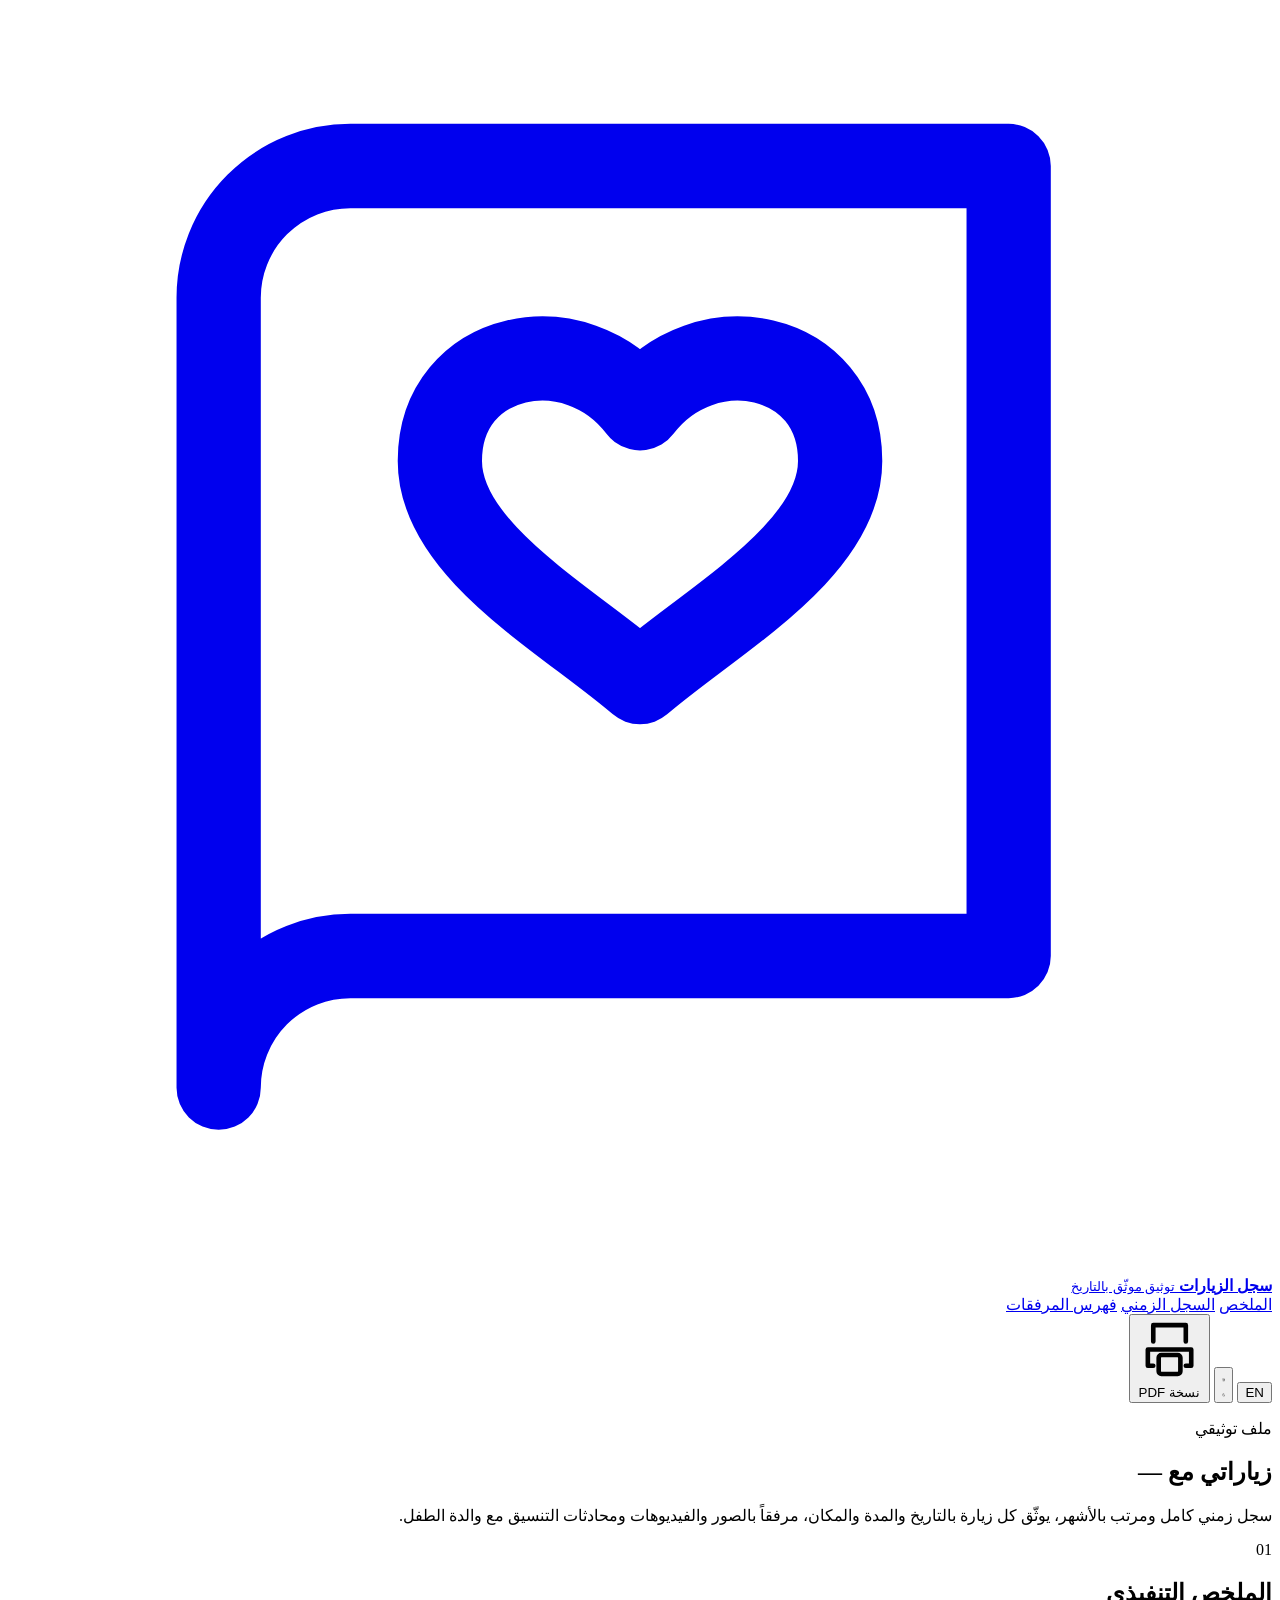
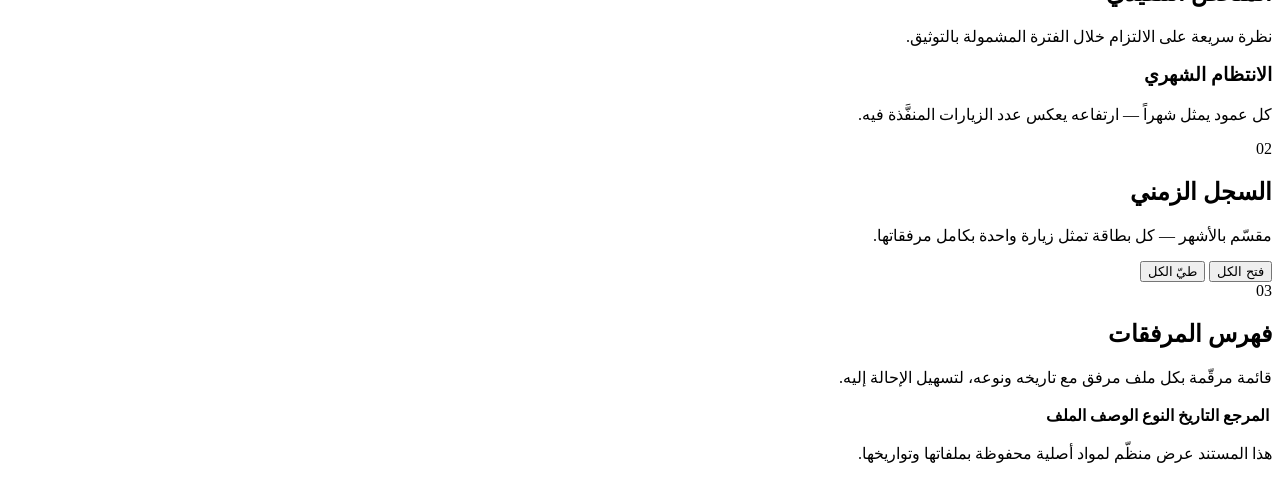
==== index.html @ c6b59208 "Add page shell and the visit data file index.html is the single page; data/visits.js holds every vis" ====
<!DOCTYPE html>
<html lang="ar" dir="rtl">
<head>
<meta charset="utf-8">
<meta name="viewport" content="width=device-width, initial-scale=1">
<meta name="robots" content="noindex, nofollow">
<title>سجل الزيارات | Visitation Record</title>
<link rel="preconnect" href="https://fonts.googleapis.com">
<link rel="preconnect" href="https://fonts.gstatic.com" crossorigin>
<link href="https://fonts.googleapis.com/css2?family=IBM+Plex+Sans+Arabic:wght@300;400;500;600;700&family=Inter:wght@300..700&display=swap" rel="stylesheet">
<link rel="stylesheet" href="assets/css/styles.css">
<link rel="icon" href="data:image/svg+xml,<svg xmlns='http://www.w3.org/2000/svg' viewBox='0 0 100 100'><text y='.9em' font-size='90'>📖</text></svg>">
</head>
<body>

<div class="ambient" aria-hidden="true">
  <span class="orb orb-1"></span>
  <span class="orb orb-2"></span>
  <span class="grain"></span>
</div>

<header class="topbar" id="topbar">
  <div class="wrap topbar-inner">
    <a class="brand" href="#top">
      <span class="brand-mark" aria-hidden="true">
        <svg viewBox="0 0 24 24" fill="none" stroke="currentColor" stroke-width="1.6" stroke-linecap="round" stroke-linejoin="round">
          <path d="M4 5.5A2.5 2.5 0 0 1 6.5 3H19v15H6.5A2.5 2.5 0 0 0 4 20.5z"/>
          <path d="M12 7.6c-1.2-1.6-3.8-1.1-3.8 1 0 1.7 2.4 3 3.8 4.2 1.4-1.2 3.8-2.5 3.8-4.2 0-2.1-2.6-2.6-3.8-1z"/>
        </svg>
      </span>
      <span class="brand-text">
        <strong data-i18n="brand.title">سجل الزيارات</strong>
        <small data-i18n="brand.sub">توثيق موثّق بالتاريخ</small>
      </span>
    </a>

    <nav class="topnav" aria-label="Sections">
      <a href="#summary" data-i18n="nav.summary">الملخص</a>
      <a href="#timeline" data-i18n="nav.timeline">السجل الزمني</a>
      <a href="#evidence" data-i18n="nav.evidence">فهرس المرفقات</a>
    </nav>

    <div class="topbar-actions">
      <button class="btn btn-ghost" id="langToggle" type="button" aria-label="Switch language">
        <span class="lang-pill">EN</span>
      </button>
      <button class="btn btn-ghost icon-btn" id="themeToggle" type="button" aria-label="Toggle theme">
        <svg class="i-sun" viewBox="0 0 24 24" fill="none" stroke="currentColor" stroke-width="1.7" stroke-linecap="round"><circle cx="12" cy="12" r="4"/><path d="M12 2v2M12 20v2M2 12h2M20 12h2M4.9 4.9l1.4 1.4M17.7 17.7l1.4 1.4M19.1 4.9l-1.4 1.4M6.3 17.7l-1.4 1.4"/></svg>
        <svg class="i-moon" viewBox="0 0 24 24" fill="none" stroke="currentColor" stroke-width="1.7" stroke-linecap="round" stroke-linejoin="round"><path d="M21 12.8A9 9 0 1 1 11.2 3a7 7 0 0 0 9.8 9.8z"/></svg>
      </button>
      <button class="btn btn-solid" id="printBtn" type="button">
        <svg viewBox="0 0 24 24" fill="none" stroke="currentColor" stroke-width="1.7" stroke-linecap="round" stroke-linejoin="round"><path d="M6 9V3h12v6M6 18H4v-6h16v6h-2"/><rect x="8" y="14" width="8" height="7" rx="1"/></svg>
        <span data-i18n="action.print">نسخة PDF</span>
      </button>
    </div>
  </div>
</header>

<main id="top">

  <!-- ══════════ HERO ══════════ -->
  <section class="hero">
    <div class="wrap hero-inner">
      <div class="hero-copy reveal">
        <p class="eyebrow" data-i18n="hero.eyebrow">ملف توثيقي</p>
        <h1 class="hero-title">
          <span data-i18n="hero.titleA">زياراتي مع</span>
          <span class="accent" id="childNameHero">—</span>
        </h1>
        <p class="hero-lede" id="heroLede" data-i18n="hero.lede">
          سجل زمني كامل ومرتب بالأشهر، يوثّق كل زيارة بالتاريخ والمدة والمكان،
          مرفقاً بالصور والفيديوهات ومحادثات التنسيق مع والدة الطفل.
        </p>
        <div class="hero-meta" id="heroMeta"></div>
      </div>

      <div class="hero-stats" id="statsGrid" role="list"></div>
    </div>
    <div class="hero-fade" aria-hidden="true"></div>
  </section>

  <!-- ══════════ SUMMARY ══════════ -->
  <section class="section" id="summary">
    <div class="wrap">
      <div class="section-head reveal">
        <span class="section-num">01</span>
        <h2 data-i18n="summary.title">الملخص التنفيذي</h2>
        <p data-i18n="summary.sub">نظرة سريعة على الالتزام خلال الفترة المشمولة بالتوثيق.</p>
      </div>

      <div class="summary-grid">
        <article class="panel panel-lede reveal" id="summaryStatement"></article>
        <article class="panel reveal">
          <h3 class="panel-title" data-i18n="summary.consistency">الانتظام الشهري</h3>
          <div class="heatstrip" id="heatstrip"></div>
          <p class="panel-note" data-i18n="summary.consistencyNote">كل عمود يمثل شهراً — ارتفاعه يعكس عدد الزيارات المنفَّذة فيه.</p>
        </article>
      </div>
    </div>
  </section>

  <!-- ══════════ TIMELINE ══════════ -->
  <section class="section" id="timeline">
    <div class="wrap">
      <div class="section-head reveal">
        <span class="section-num">02</span>
        <h2 data-i18n="timeline.title">السجل الزمني</h2>
        <p data-i18n="timeline.sub">مقسّم بالأشهر — كل بطاقة تمثل زيارة واحدة بكامل مرفقاتها.</p>
      </div>

      <div class="toolbar reveal">
        <div class="chips" id="filterChips" role="group" aria-label="Filter"></div>
        <div class="toolbar-right">
          <button class="btn btn-ghost btn-sm" id="expandAll" type="button" data-i18n="action.expandAll">فتح الكل</button>
          <button class="btn btn-ghost btn-sm" id="collapseAll" type="button" data-i18n="action.collapseAll">طيّ الكل</button>
        </div>
      </div>

      <div class="timeline" id="timelineRoot"></div>
      <p class="empty-state" id="emptyState" hidden data-i18n="timeline.empty">لا توجد زيارات مطابقة لهذا التصنيف.</p>
    </div>
  </section>

  <!-- ══════════ EVIDENCE INDEX ══════════ -->
  <section class="section" id="evidence">
    <div class="wrap">
      <div class="section-head reveal">
        <span class="section-num">03</span>
        <h2 data-i18n="evidence.title">فهرس المرفقات</h2>
        <p data-i18n="evidence.sub">قائمة مرقّمة بكل ملف مرفق مع تاريخه ونوعه، لتسهيل الإحالة إليه.</p>
      </div>
      <div class="table-wrap panel reveal">
        <table class="evidence-table">
          <thead>
            <tr>
              <th data-i18n="evidence.ref">المرجع</th>
              <th data-i18n="evidence.date">التاريخ</th>
              <th data-i18n="evidence.type">النوع</th>
              <th data-i18n="evidence.desc">الوصف</th>
              <th data-i18n="evidence.file">الملف</th>
            </tr>
          </thead>
          <tbody id="evidenceBody"></tbody>
        </table>
      </div>
    </div>
  </section>

  <section class="section closing">
    <div class="wrap">
      <div class="panel declaration reveal" id="declaration"></div>
    </div>
  </section>

</main>

<footer class="footer">
  <div class="wrap footer-inner">
    <p id="footerGenerated"></p>
    <p class="footer-note" data-i18n="footer.note">هذا المستند عرض منظّم لمواد أصلية محفوظة بملفاتها وتواريخها.</p>
  </div>
</footer>

<!-- Lightbox -->
<div class="lightbox" id="lightbox" hidden role="dialog" aria-modal="true">
  <button class="lb-close" id="lbClose" type="button" aria-label="Close">&times;</button>
  <button class="lb-nav lb-prev" id="lbPrev" type="button" aria-label="Previous">&#8249;</button>
  <button class="lb-nav lb-next" id="lbNext" type="button" aria-label="Next">&#8250;</button>
  <figure class="lb-figure">
    <div class="lb-stage" id="lbStage"></div>
    <figcaption class="lb-caption"><span id="lbCaption"></span><small id="lbMeta"></small></figcaption>
  </figure>
</div>

<script src="data/visits.js"></script>
<script src="assets/js/i18n.js"></script>
<script src="assets/js/app.js"></script>
</body>
</html>
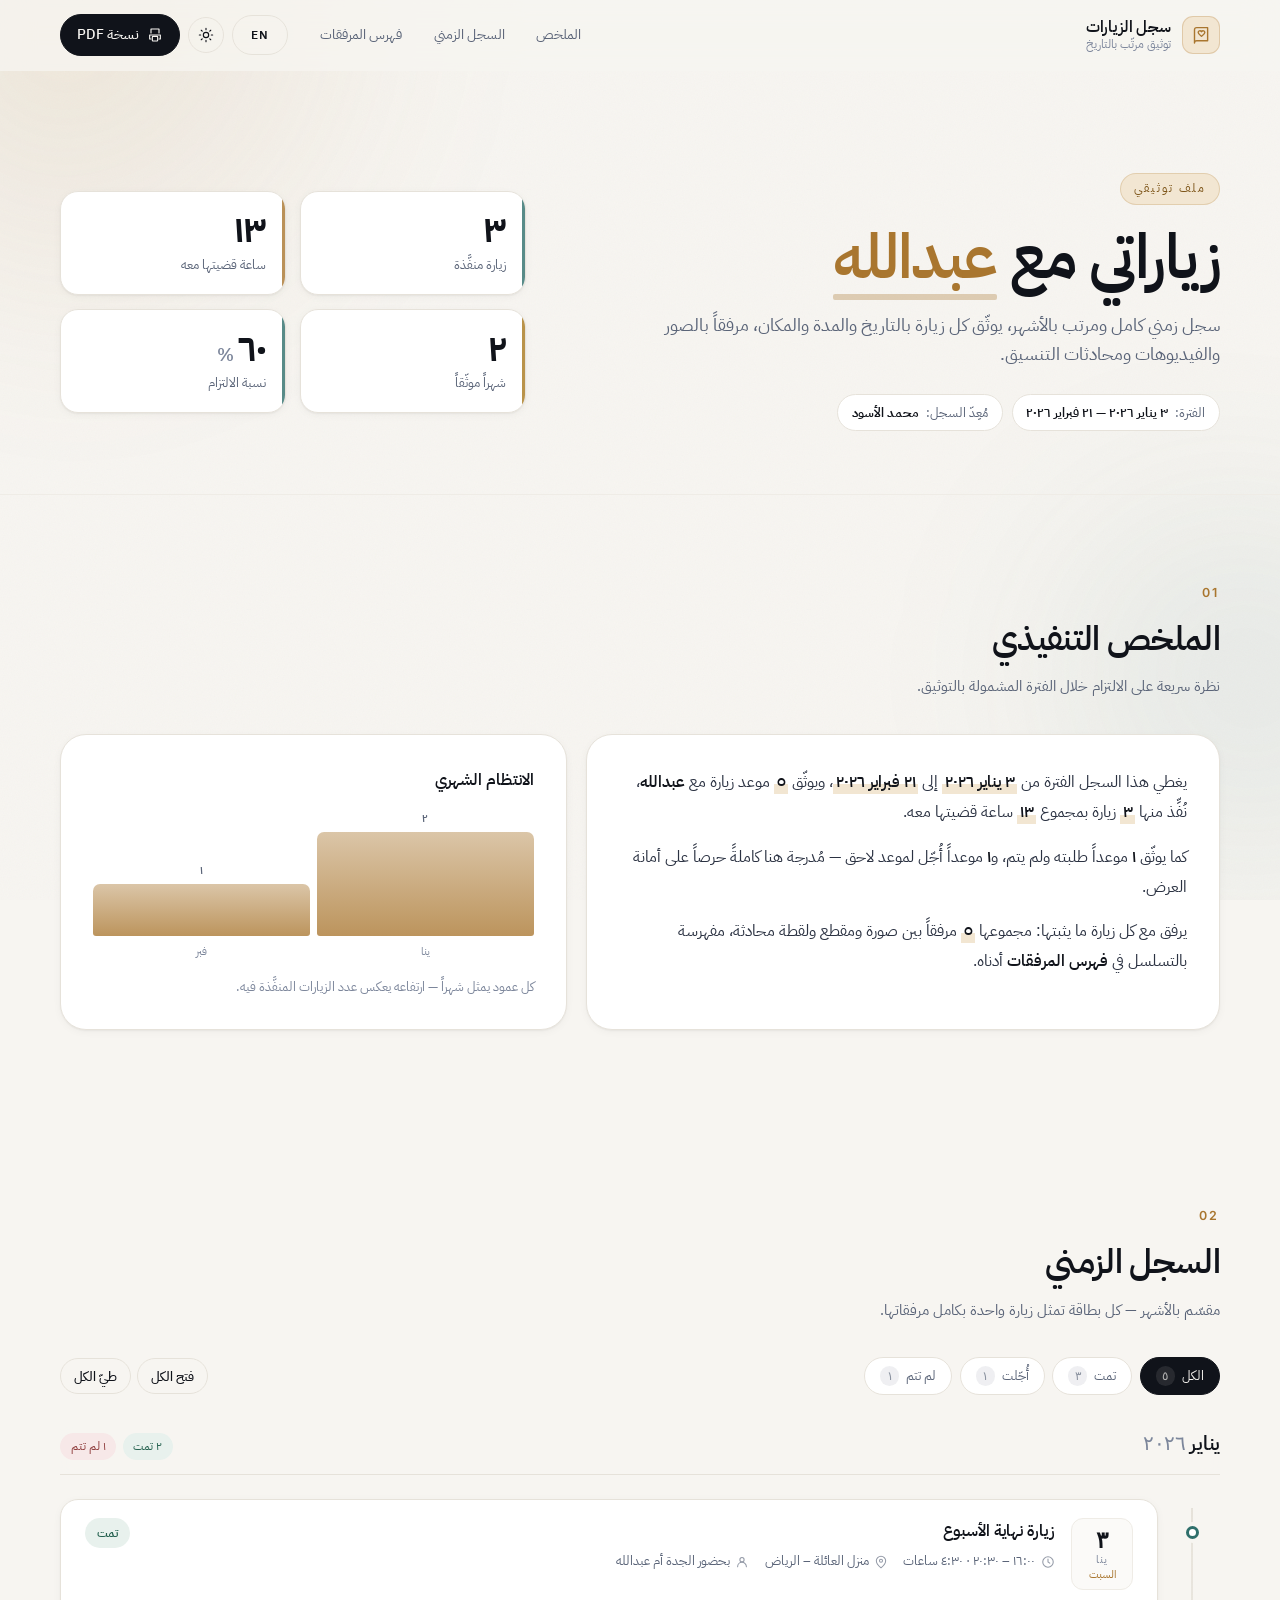
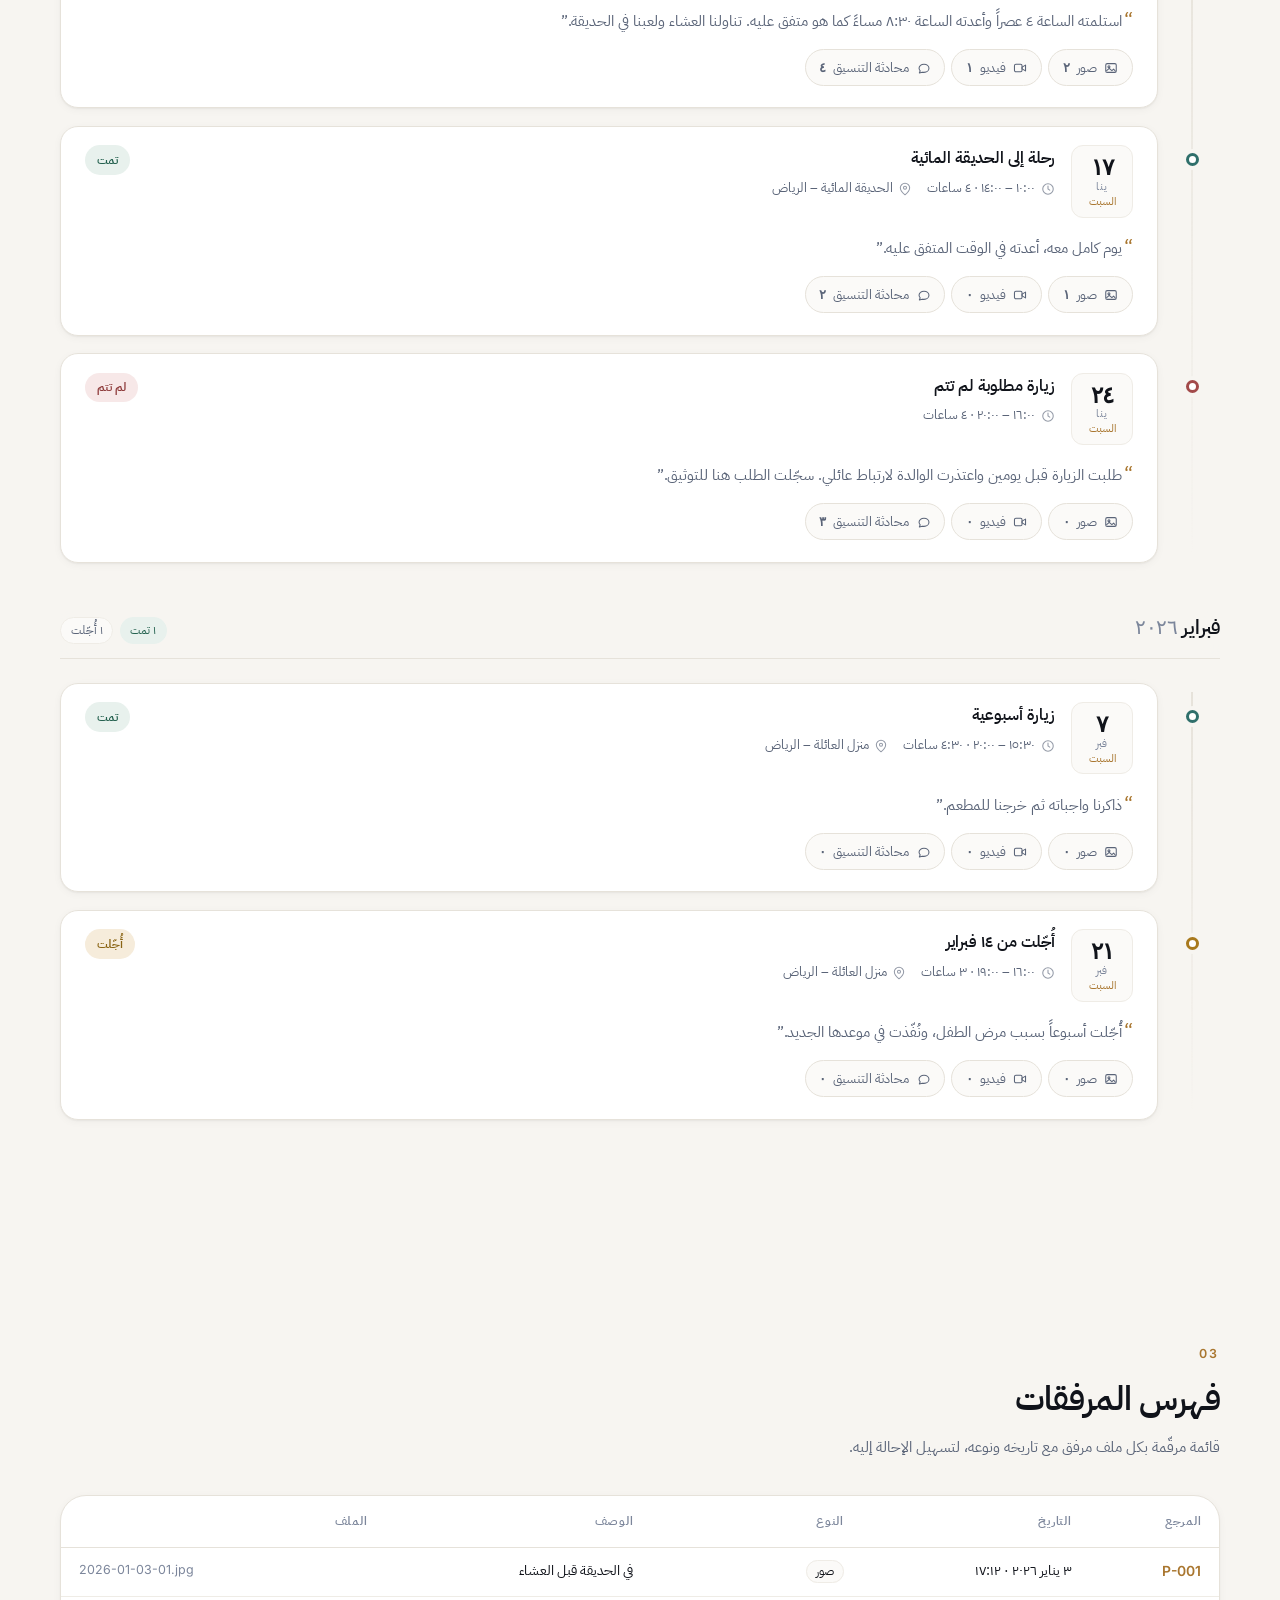
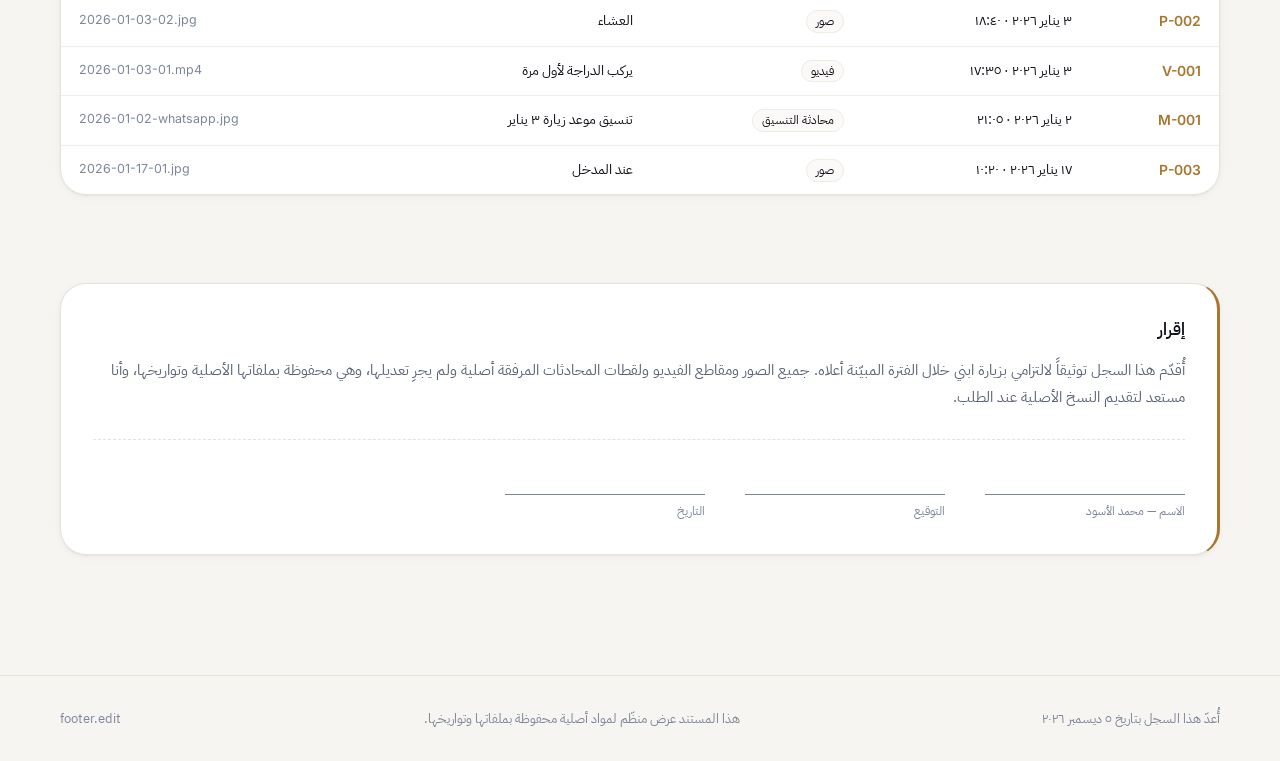
==== commit d7797eaa: "Load the guard and link the editor from the footer" ====
--- a/index.html
+++ b/index.html
@@ -158,6 +158,7 @@
   <div class="wrap footer-inner">
     <p id="footerGenerated"></p>
     <p class="footer-note" data-i18n="footer.note">هذا المستند عرض منظّم لمواد أصلية محفوظة بملفاتها وتواريخها.</p>
+    <p class="footer-note"><a href="editor.html" class="edit-link" data-i18n="footer.edit">إضافة زيارة أو تعديل البيانات ←</a></p>
   </div>
 </footer>
 
@@ -173,6 +174,7 @@
 </div>
 
 <script src="data/visits.js"></script>
+<script src="assets/js/guard.js"></script>
 <script src="assets/js/i18n.js"></script>
 <script src="assets/js/app.js"></script>
 </body>
--- a/assets/css/styles.css
+++ b/assets/css/styles.css
@@ -0,0 +1,625 @@
+/* ══════════════════════════════════════════════════════════════
+   سجل الزيارات — Visitation Record
+   Design tokens
+   ══════════════════════════════════════════════════════════════ */
+
+:root {
+  color-scheme: light;
+
+  --ink-900: #10131a;
+  --ink-700: #2b3242;
+  --ink-500: #5a6478;
+  --ink-400: #7c869b;
+
+  --paper:     #f7f5f1;
+  --surface:   #ffffff;
+  --surface-2: #fbfaf8;
+  --line:      #e6e2da;
+  --line-soft: #efece6;
+
+  --accent:      #a9762f;
+  --accent-soft: #f2e6d2;
+  --accent-ink:  #7c5417;
+
+  --teal:  #2f6f6b;
+  --rose:  #a24a4a;
+  --amber: #a8791d;
+
+  --ok-bg:   #e8f1ed;  --ok-fg:   #24614f;
+  --warn-bg: #f6ecdb;  --warn-fg: #8a6414;
+  --bad-bg:  #f7e8e8;  --bad-fg:  #8e3b3b;
+
+  --radius:    18px;
+  --radius-sm: 12px;
+  --radius-lg: 26px;
+
+  --shadow-sm: 0 1px 2px rgba(16,19,26,.05), 0 2px 8px rgba(16,19,26,.04);
+  --shadow-md: 0 2px 6px rgba(16,19,26,.06), 0 12px 34px rgba(16,19,26,.07);
+  --shadow-lg: 0 8px 20px rgba(16,19,26,.08), 0 30px 70px rgba(16,19,26,.10);
+
+  --font-ar: 'IBM Plex Sans Arabic', 'Noto Sans Arabic', 'Segoe UI', Tahoma, sans-serif;
+  --font-en: 'Inter', -apple-system, BlinkMacSystemFont, 'Segoe UI', Roboto, sans-serif;
+  --font: var(--font-ar), var(--font-en);
+
+  --wrap: 1160px;
+  --ease: cubic-bezier(.22,.61,.36,1);
+}
+
+html[data-theme="dark"] {
+  color-scheme: dark;
+
+  --ink-900: #f2f0ec;
+  --ink-700: #d3d0ca;
+  --ink-500: #9ba2b0;
+  --ink-400: #7d8492;
+
+  --paper:     #0d0f14;
+  --surface:   #14171f;
+  --surface-2: #191d26;
+  --line:      #262b36;
+  --line-soft: #1e222c;
+
+  --accent:      #d8a860;
+  --accent-soft: #2a2318;
+  --accent-ink:  #e7c68d;
+
+  --teal:  #6fb3ac;
+  --rose:  #d98a8a;
+  --amber: #d9ae55;
+
+  --ok-bg:   #16261f;  --ok-fg:   #7fc9ac;
+  --warn-bg: #2a2314;  --warn-fg: #d9b463;
+  --bad-bg:  #2a1a1a;  --bad-fg:  #dd9393;
+
+  --shadow-sm: 0 1px 2px rgba(0,0,0,.4);
+  --shadow-md: 0 2px 8px rgba(0,0,0,.45), 0 14px 40px rgba(0,0,0,.4);
+  --shadow-lg: 0 10px 26px rgba(0,0,0,.5), 0 34px 80px rgba(0,0,0,.55);
+}
+
+html[lang="en"] { --font: var(--font-en), var(--font-ar); }
+
+/* ── reset ─────────────────────────────────────────────────── */
+*, *::before, *::after { box-sizing: border-box; }
+* { margin: 0; }
+
+html { scroll-behavior: smooth; scroll-padding-top: 92px; }
+
+body {
+  font-family: var(--font);
+  background: var(--paper);
+  color: var(--ink-900);
+  line-height: 1.65;
+  -webkit-font-smoothing: antialiased;
+  overflow-x: hidden;
+  transition: background .4s var(--ease), color .4s var(--ease);
+}
+
+img, video, svg { display: block; max-width: 100%; }
+button { font: inherit; color: inherit; }
+a { color: inherit; text-decoration: none; }
+table { border-collapse: collapse; width: 100%; }
+
+.wrap { width: min(var(--wrap), 100% - 2.5rem); margin-inline: auto; }
+
+::selection { background: var(--accent-soft); color: var(--accent-ink); }
+
+/* ── ambient background ────────────────────────────────────── */
+.ambient { position: fixed; inset: 0; z-index: -1; pointer-events: none; overflow: hidden; }
+.orb { position: absolute; border-radius: 50%; filter: blur(90px); opacity: .5; }
+.orb-1 {
+  width: 46vw; height: 46vw; inset-block-start: -14vw; inset-inline-end: -10vw;
+  background: radial-gradient(circle at 30% 30%, rgba(169,118,47,.30), transparent 68%);
+}
+.orb-2 {
+  width: 40vw; height: 40vw; inset-block-start: 52vh; inset-inline-start: -14vw;
+  background: radial-gradient(circle at 60% 40%, rgba(47,111,107,.22), transparent 68%);
+}
+html[data-theme="dark"] .orb { opacity: .34; }
+.grain {
+  position: absolute; inset: 0; opacity: .035;
+  background-image: url("data:image/svg+xml,%3Csvg xmlns='http://www.w3.org/2000/svg' width='140' height='140'%3E%3Cfilter id='n'%3E%3CfeTurbulence type='fractalNoise' baseFrequency='.85' numOctaves='3'/%3E%3C/filter%3E%3Crect width='100%25' height='100%25' filter='url(%23n)'/%3E%3C/svg%3E");
+}
+
+/* ── topbar ────────────────────────────────────────────────── */
+.topbar {
+  position: sticky; inset-block-start: 0; z-index: 60;
+  backdrop-filter: blur(16px) saturate(1.4);
+  background: color-mix(in srgb, var(--paper) 78%, transparent);
+  border-block-end: 1px solid transparent;
+  transition: border-color .3s var(--ease), background .3s var(--ease);
+}
+.topbar.stuck { border-block-end-color: var(--line); box-shadow: var(--shadow-sm); }
+.topbar-inner { display: flex; align-items: center; gap: 1.25rem; min-height: 70px; }
+
+.brand { display: flex; align-items: center; gap: .7rem; }
+.brand-mark {
+  width: 38px; height: 38px; display: grid; place-items: center; flex: none;
+  border-radius: 11px; color: var(--accent);
+  background: var(--accent-soft);
+  border: 1px solid color-mix(in srgb, var(--accent) 26%, transparent);
+}
+.brand-mark svg { width: 21px; height: 21px; }
+.brand-text { display: flex; flex-direction: column; line-height: 1.25; }
+.brand-text strong { font-size: .98rem; font-weight: 600; letter-spacing: -.01em; }
+.brand-text small { font-size: .72rem; color: var(--ink-400); }
+
+.topnav { display: flex; gap: .35rem; margin-inline-start: auto; }
+.topnav a {
+  padding: .45rem .8rem; border-radius: 999px; font-size: .88rem;
+  color: var(--ink-500); transition: .22s var(--ease);
+}
+.topnav a:hover { color: var(--ink-900); background: var(--surface-2); }
+
+.topbar-actions { display: flex; align-items: center; gap: .5rem; }
+
+.btn {
+  display: inline-flex; align-items: center; gap: .5rem; cursor: pointer;
+  border-radius: 999px; padding: .55rem 1rem; font-size: .87rem; font-weight: 500;
+  border: 1px solid var(--line); background: var(--surface);
+  transition: .22s var(--ease);
+}
+.btn:hover { transform: translateY(-1px); box-shadow: var(--shadow-sm); }
+.btn:active { transform: translateY(0); }
+.btn svg { width: 16px; height: 16px; flex: none; }
+.btn-ghost { background: transparent; }
+.btn-ghost:hover { background: var(--surface); }
+.btn-solid {
+  background: var(--ink-900); color: var(--paper); border-color: var(--ink-900);
+}
+.btn-solid:hover { box-shadow: var(--shadow-md); }
+.btn-sm { padding: .38rem .8rem; font-size: .8rem; }
+.icon-btn { padding: .55rem; }
+.lang-pill { font-weight: 600; font-size: .78rem; letter-spacing: .06em; min-width: 22px; }
+
+.i-moon { display: none; }
+html[data-theme="dark"] .i-sun { display: none; }
+html[data-theme="dark"] .i-moon { display: block; }
+
+/* ── hero ──────────────────────────────────────────────────── */
+.hero { position: relative; padding-block: clamp(3rem, 8vw, 6.5rem) clamp(2rem, 5vw, 4rem); }
+.hero-inner {
+  display: grid; grid-template-columns: minmax(0,1.15fr) minmax(0,.85fr);
+  gap: clamp(2rem, 5vw, 4rem); align-items: center;
+}
+.eyebrow {
+  display: inline-flex; align-items: center; gap: .5rem;
+  font-size: .74rem; letter-spacing: .16em; text-transform: uppercase;
+  color: var(--accent-ink); background: var(--accent-soft);
+  padding: .3rem .8rem; border-radius: 999px; margin-block-end: 1.1rem;
+  border: 1px solid color-mix(in srgb, var(--accent) 22%, transparent);
+}
+.hero-title {
+  font-size: clamp(2.1rem, 5.6vw, 3.9rem); line-height: 1.14;
+  font-weight: 600; letter-spacing: -.025em; margin-block-end: 1.1rem;
+}
+.hero-title .accent {
+  color: var(--accent); position: relative; white-space: nowrap;
+}
+.hero-title .accent::after {
+  content: ''; position: absolute; inset-inline: 0; inset-block-end: .07em; height: .1em;
+  background: color-mix(in srgb, var(--accent) 32%, transparent); border-radius: 2px;
+}
+.hero-lede { color: var(--ink-500); font-size: clamp(1rem, 1.5vw, 1.1rem); max-width: 54ch; }
+
+.hero-meta { display: flex; flex-wrap: wrap; gap: .55rem; margin-block-start: 1.6rem; }
+.meta-tag {
+  display: inline-flex; align-items: center; gap: .45rem;
+  font-size: .82rem; color: var(--ink-500);
+  background: var(--surface); border: 1px solid var(--line);
+  padding: .4rem .85rem; border-radius: 999px;
+}
+.meta-tag b { color: var(--ink-900); font-weight: 600; }
+
+.hero-stats { display: grid; grid-template-columns: repeat(2, 1fr); gap: .9rem; }
+.stat {
+  background: var(--surface); border: 1px solid var(--line);
+  border-radius: var(--radius); padding: 1.15rem 1.2rem;
+  box-shadow: var(--shadow-sm); position: relative; overflow: hidden;
+  transition: .3s var(--ease);
+}
+.stat:hover { transform: translateY(-3px); box-shadow: var(--shadow-md); border-color: color-mix(in srgb, var(--accent) 34%, var(--line)); }
+.stat::before {
+  content: ''; position: absolute; inset-block-start: 0; inset-inline-start: 0;
+  width: 3px; height: 100%; background: var(--bar, var(--accent)); opacity: .8;
+}
+.stat-value { font-size: clamp(1.7rem, 3.4vw, 2.3rem); font-weight: 650; letter-spacing: -.03em; line-height: 1.1; }
+.stat-value small { font-size: .5em; font-weight: 500; color: var(--ink-400); margin-inline-start: .25em; }
+.stat-label { font-size: .82rem; color: var(--ink-500); margin-block-start: .2rem; }
+
+.hero-fade { position: absolute; inset-inline: 0; inset-block-end: 0; height: 1px; background: var(--line-soft); }
+
+/* ── sections ──────────────────────────────────────────────── */
+.section { padding-block: clamp(3rem, 7vw, 5.5rem); }
+.section-head { margin-block-end: 2.2rem; position: relative; }
+.section-num {
+  font-family: var(--font-en); font-size: .78rem; font-weight: 600;
+  letter-spacing: .22em; color: var(--accent); display: block; margin-block-end: .5rem;
+}
+.section-head h2 {
+  font-size: clamp(1.5rem, 3.2vw, 2.1rem); font-weight: 600;
+  letter-spacing: -.02em; margin-block-end: .4rem;
+}
+.section-head p { color: var(--ink-500); max-width: 62ch; font-size: .96rem; }
+
+.panel {
+  background: var(--surface); border: 1px solid var(--line);
+  border-radius: var(--radius-lg); padding: clamp(1.3rem, 3vw, 2rem);
+  box-shadow: var(--shadow-sm);
+}
+.panel-title { font-size: 1rem; font-weight: 600; margin-block-end: 1rem; }
+.panel-note { font-size: .8rem; color: var(--ink-400); margin-block-start: 1rem; }
+
+.summary-grid { display: grid; grid-template-columns: minmax(0,1.25fr) minmax(0,1fr); gap: 1.2rem; }
+.panel-lede { font-size: 1.02rem; line-height: 1.85; color: var(--ink-700); }
+.panel-lede strong { color: var(--ink-900); font-weight: 600; }
+.panel-lede .hl {
+  background: linear-gradient(transparent 62%, var(--accent-soft) 62%);
+  padding-inline: .15em; color: var(--ink-900); font-weight: 600;
+}
+.panel-lede p + p { margin-block-start: .9rem; }
+
+/* ── heatstrip ─────────────────────────────────────────────── */
+.heatstrip { display: flex; align-items: flex-end; gap: .4rem; min-height: 132px; padding-block-start: 1.4rem; }
+.heat-col { flex: 1; display: flex; flex-direction: column; justify-content: flex-end; align-items: center; gap: .45rem; min-width: 0; }
+.heat-bar {
+  width: 100%; border-radius: 7px 7px 3px 3px; min-height: 5px;
+  background: linear-gradient(to top, color-mix(in srgb, var(--accent) 78%, transparent), color-mix(in srgb, var(--accent) 42%, transparent));
+  transition: height .8s var(--ease), background .3s; position: relative; cursor: default;
+}
+.heat-bar[data-zero="1"] { background: var(--line); }
+.heat-col:hover .heat-bar { background: var(--accent); }
+.heat-bar span {
+  position: absolute; inset-block-start: -1.35rem; inset-inline: 0; text-align: center;
+  font-size: .7rem; font-weight: 600; color: var(--ink-500);
+}
+.heat-label { font-size: .66rem; color: var(--ink-400); text-align: center; white-space: nowrap; }
+
+/* ── toolbar / chips ───────────────────────────────────────── */
+.toolbar {
+  display: flex; flex-wrap: wrap; gap: .8rem; align-items: center;
+  justify-content: space-between; margin-block-end: 2rem;
+}
+.chips { display: flex; flex-wrap: wrap; gap: .45rem; }
+.chip {
+  cursor: pointer; border-radius: 999px; padding: .42rem .95rem;
+  font-size: .84rem; border: 1px solid var(--line); background: var(--surface);
+  color: var(--ink-500); transition: .22s var(--ease);
+  display: inline-flex; align-items: center; gap: .45rem;
+}
+.chip:hover { color: var(--ink-900); border-color: var(--ink-400); }
+.chip[aria-pressed="true"] {
+  background: var(--ink-900); color: var(--paper); border-color: var(--ink-900);
+}
+.chip .count {
+  font-size: .72rem; opacity: .7; font-family: var(--font-en);
+  background: color-mix(in srgb, currentColor 14%, transparent);
+  padding: .05rem .4rem; border-radius: 999px;
+}
+.toolbar-right { display: flex; gap: .4rem; }
+
+/* ── timeline ──────────────────────────────────────────────── */
+.timeline { position: relative; padding-inline-start: 0; }
+
+.month { margin-block-end: 3rem; }
+.month-head {
+  display: flex; align-items: baseline; gap: .9rem; flex-wrap: wrap;
+  padding-block-end: .85rem; margin-block-end: 1.5rem;
+  border-block-end: 1px solid var(--line);
+  position: sticky; inset-block-start: 70px; z-index: 20;
+  background: color-mix(in srgb, var(--paper) 90%, transparent);
+  backdrop-filter: blur(8px);
+}
+.month-title { font-size: 1.22rem; font-weight: 600; letter-spacing: -.015em; }
+.month-year { font-family: var(--font-en); color: var(--ink-400); font-weight: 400; }
+.month-badges { display: flex; gap: .4rem; margin-inline-start: auto; flex-wrap: wrap; }
+.mini-badge {
+  font-size: .74rem; padding: .18rem .6rem; border-radius: 999px;
+  background: var(--surface-2); color: var(--ink-500); border: 1px solid var(--line-soft);
+}
+.mini-badge.ok  { background: var(--ok-bg);   color: var(--ok-fg);   border-color: transparent; }
+.mini-badge.bad { background: var(--bad-bg);  color: var(--bad-fg);  border-color: transparent; }
+
+.visits { display: flex; flex-direction: column; gap: 1.1rem; position: relative; }
+.visits::before {
+  content: ''; position: absolute; inset-block: .6rem; inset-inline-start: 27px;
+  width: 2px; background: linear-gradient(var(--line), transparent);
+}
+
+/* ── visit card ────────────────────────────────────────────── */
+.visit {
+  position: relative; margin-inline-start: 62px;
+  background: var(--surface); border: 1px solid var(--line);
+  border-radius: var(--radius); box-shadow: var(--shadow-sm);
+  transition: .3s var(--ease);
+}
+.visit:hover { box-shadow: var(--shadow-md); border-color: color-mix(in srgb, var(--accent) 28%, var(--line)); }
+.visit::before {
+  content: ''; position: absolute; inset-block-start: 26px; inset-inline-start: -42px;
+  width: 13px; height: 13px; border-radius: 50%;
+  background: var(--surface); border: 3px solid var(--dot, var(--accent));
+  box-shadow: 0 0 0 4px var(--paper);
+}
+.visit[data-status="declined"]    { --dot: var(--rose); }
+.visit[data-status="rescheduled"] { --dot: var(--amber); }
+.visit[data-status="completed"]   { --dot: var(--teal); }
+
+.visit-head {
+  display: flex; gap: 1rem; align-items: flex-start; flex-wrap: wrap;
+  padding: 1.15rem clamp(1.1rem, 2.5vw, 1.5rem);
+}
+.date-block {
+  flex: none; text-align: center; min-width: 62px;
+  background: var(--surface-2); border: 1px solid var(--line-soft);
+  border-radius: var(--radius-sm); padding: .5rem .55rem; line-height: 1.15;
+}
+.date-day { font-size: 1.45rem; font-weight: 650; font-family: var(--font-en); letter-spacing: -.03em; }
+.date-mon { font-size: .68rem; color: var(--ink-400); text-transform: uppercase; letter-spacing: .08em; }
+.date-wd  { font-size: .68rem; color: var(--accent); margin-block-start: .15rem; }
+
+.visit-main { flex: 1 1 260px; min-width: 0; }
+.visit-title { font-size: 1.02rem; font-weight: 600; margin-block-end: .35rem; }
+.visit-facts { display: flex; flex-wrap: wrap; gap: .3rem .95rem; font-size: .83rem; color: var(--ink-500); }
+.fact { display: inline-flex; align-items: center; gap: .35rem; }
+.fact svg { width: 14px; height: 14px; opacity: .65; flex: none; }
+
+.status {
+  flex: none; font-size: .76rem; font-weight: 600; padding: .3rem .75rem;
+  border-radius: 999px; white-space: nowrap; align-self: flex-start;
+}
+.status.completed   { background: var(--ok-bg);   color: var(--ok-fg); }
+.status.rescheduled { background: var(--warn-bg); color: var(--warn-fg); }
+.status.declined    { background: var(--bad-bg);  color: var(--bad-fg); }
+
+.visit-note {
+  padding-inline: clamp(1.1rem, 2.5vw, 1.5rem); padding-block-end: 1rem;
+  color: var(--ink-500); font-size: .92rem;
+}
+.visit-note::before { content: '“'; color: var(--accent); font-size: 1.3em; line-height: 0; margin-inline-end: .1em; }
+
+.visit-tabs {
+  display: flex; gap: .4rem; flex-wrap: wrap;
+  padding: 0 clamp(1.1rem, 2.5vw, 1.5rem) 1.15rem;
+}
+.tab-btn {
+  cursor: pointer; display: inline-flex; align-items: center; gap: .45rem;
+  font-size: .82rem; padding: .42rem .85rem; border-radius: 999px;
+  border: 1px solid var(--line); background: var(--surface-2);
+  color: var(--ink-500); transition: .22s var(--ease);
+}
+.tab-btn:hover { color: var(--ink-900); border-color: var(--ink-400); }
+.tab-btn[aria-expanded="true"] { background: var(--accent-soft); color: var(--accent-ink); border-color: color-mix(in srgb, var(--accent) 35%, transparent); }
+.tab-btn svg { width: 14px; height: 14px; }
+.tab-btn .n { font-family: var(--font-en); font-weight: 600; }
+
+.drawer {
+  display: grid; grid-template-rows: 0fr;
+  transition: grid-template-rows .45s var(--ease);
+  border-block-start: 1px solid transparent;
+}
+.drawer.open { grid-template-rows: 1fr; border-block-start-color: var(--line-soft); }
+.drawer-inner { overflow: hidden; }
+.drawer.open > .drawer-inner { overflow: visible; }
+.drawer-pad { padding: 1.25rem clamp(1.1rem, 2.5vw, 1.5rem); }
+
+/* ── media gallery ─────────────────────────────────────────── */
+.gallery { display: grid; grid-template-columns: repeat(auto-fill, minmax(130px, 1fr)); gap: .6rem; }
+.tile {
+  position: relative; aspect-ratio: 4/3; border-radius: var(--radius-sm);
+  overflow: hidden; cursor: zoom-in; background: var(--surface-2);
+  border: 1px solid var(--line-soft); transition: .28s var(--ease);
+}
+.tile:hover { transform: translateY(-2px) scale(1.015); box-shadow: var(--shadow-md); }
+/* absolute fill: a percentage height inside a <button> does not resolve reliably */
+.tile img, .tile video, .tile > .tile-ph {
+  position: absolute; inset: 0; width: 100%; height: 100%; object-fit: cover;
+}
+.tile-ph {
+  display: grid; place-items: center; align-content: center; gap: .3rem;
+  color: var(--ink-400); font-size: .7rem; text-align: center; padding: .5rem;
+  background: repeating-linear-gradient(45deg, var(--surface-2) 0 9px, var(--surface) 9px 18px);
+}
+.tile-ph svg { width: 22px; height: 22px; opacity: .5; }
+.tile-badge {
+  position: absolute; inset-block-start: .4rem; inset-inline-start: .4rem;
+  font-size: .64rem; font-family: var(--font-en); font-weight: 600;
+  background: rgba(0,0,0,.62); color: #fff; padding: .12rem .4rem; border-radius: 5px;
+  backdrop-filter: blur(4px); letter-spacing: .03em;
+}
+.tile-play {
+  position: absolute; inset: 0; display: grid; place-items: center;
+  background: linear-gradient(transparent 40%, rgba(0,0,0,.45)); pointer-events: none;
+}
+.tile-play svg { width: 34px; height: 34px; color: #fff; filter: drop-shadow(0 2px 6px rgba(0,0,0,.5)); }
+.tile-cap {
+  position: absolute; inset-inline: 0; inset-block-end: 0; padding: .35rem .5rem;
+  font-size: .68rem; color: #fff; background: linear-gradient(transparent, rgba(0,0,0,.7));
+  white-space: nowrap; overflow: hidden; text-overflow: ellipsis;
+}
+
+/* Latin filenames and timestamps must keep their own direction inside RTL text */
+.tile-badge, .tile-ph span, .file-path, .bubble-time, .lb-caption small, .date-day, .month-year {
+  direction: ltr; unicode-bidi: isolate;
+}
+
+/* ── chat ──────────────────────────────────────────────────── */
+.chat { display: flex; flex-direction: column; gap: .55rem; max-width: 640px; }
+.chat-day {
+  align-self: center; font-size: .7rem; color: var(--ink-400);
+  background: var(--surface-2); border: 1px solid var(--line-soft);
+  padding: .18rem .7rem; border-radius: 999px; margin-block: .4rem;
+}
+.bubble {
+  max-width: 78%; padding: .6rem .85rem; border-radius: 16px;
+  font-size: .89rem; line-height: 1.6; position: relative;
+  border: 1px solid var(--line-soft); background: var(--surface-2);
+}
+.bubble.me {
+  align-self: flex-end; background: var(--accent-soft);
+  border-color: color-mix(in srgb, var(--accent) 22%, transparent);
+  border-end-end-radius: 5px;
+}
+.bubble.them { align-self: flex-start; border-end-start-radius: 5px; }
+.bubble-who { font-size: .68rem; font-weight: 600; color: var(--ink-400); margin-block-end: .15rem; }
+.bubble-time { font-size: .66rem; color: var(--ink-400); margin-block-start: .25rem; font-family: var(--font-en); }
+.chat-src {
+  font-size: .74rem; color: var(--ink-400); margin-block-start: .9rem;
+  display: flex; align-items: center; gap: .4rem;
+}
+.chat-src svg { width: 13px; height: 13px; }
+
+.drawer-empty { color: var(--ink-400); font-size: .86rem; font-style: italic; }
+
+/* ── evidence table ────────────────────────────────────────── */
+.table-wrap { padding: 0; overflow-x: auto; }
+.evidence-table { font-size: .87rem; min-width: 640px; }
+.evidence-table th {
+  text-align: start; font-weight: 600; font-size: .78rem; color: var(--ink-400);
+  text-transform: uppercase; letter-spacing: .06em;
+  padding: .95rem 1.1rem; border-block-end: 1px solid var(--line); white-space: nowrap;
+}
+.evidence-table td { padding: .8rem 1.1rem; border-block-end: 1px solid var(--line-soft); vertical-align: top; }
+.evidence-table tr:last-child td { border-block-end: 0; }
+.evidence-table tbody tr { transition: background .2s; }
+.evidence-table tbody tr:hover { background: var(--surface-2); }
+.ref-code { font-family: var(--font-en); font-weight: 600; color: var(--accent); white-space: nowrap; }
+.file-path { font-family: var(--font-en); font-size: .78rem; color: var(--ink-400); word-break: break-all; }
+.type-pill {
+  font-size: .72rem; padding: .12rem .55rem; border-radius: 999px;
+  background: var(--surface-2); border: 1px solid var(--line-soft); white-space: nowrap;
+}
+
+/* ── declaration ───────────────────────────────────────────── */
+.closing { padding-block-start: 0; }
+.declaration { border-inline-start: 3px solid var(--accent); }
+.declaration h3 { font-size: 1.05rem; font-weight: 600; margin-block-end: .8rem; }
+.declaration p { color: var(--ink-500); font-size: .93rem; line-height: 1.8; }
+.declaration p + p { margin-block-start: .7rem; }
+.sign-row {
+  display: flex; flex-wrap: wrap; gap: 2.5rem; margin-block-start: 1.8rem;
+  padding-block-start: 1.4rem; border-block-start: 1px dashed var(--line);
+}
+.sign-item { min-width: 200px; }
+.sign-line { border-block-end: 1px solid var(--ink-400); height: 2rem; margin-block-end: .4rem; }
+.sign-label { font-size: .78rem; color: var(--ink-400); }
+
+/* ── footer ────────────────────────────────────────────────── */
+.footer { border-block-start: 1px solid var(--line); padding-block: 2rem; margin-block-start: 2rem; }
+.footer-inner { display: flex; flex-wrap: wrap; gap: .6rem 2rem; justify-content: space-between; }
+.footer p { font-size: .82rem; color: var(--ink-400); }
+
+.empty-state { text-align: center; color: var(--ink-400); padding-block: 3rem; font-size: .95rem; }
+
+/* ── lightbox ──────────────────────────────────────────────── */
+.lightbox {
+  position: fixed; inset: 0; z-index: 200; display: grid; place-items: center;
+  background: rgba(8,9,12,.93); backdrop-filter: blur(8px); padding: clamp(1rem, 4vw, 3rem);
+  animation: lbIn .25s var(--ease);
+}
+.lightbox[hidden] { display: none; }
+@keyframes lbIn { from { opacity: 0; } to { opacity: 1; } }
+.lb-figure { max-width: 100%; max-height: 100%; display: flex; flex-direction: column; gap: .9rem; align-items: center; }
+.lb-stage { max-width: 100%; max-height: 78vh; display: flex; }
+.lb-stage img, .lb-stage video {
+  max-width: 100%; max-height: 78vh; width: auto; height: auto;
+  border-radius: 12px; box-shadow: 0 30px 90px rgba(0,0,0,.6);
+}
+.lb-stage .tile-ph {
+  position: relative; width: min(70vw, 520px); aspect-ratio: 4/3;
+  border-radius: 12px; border: 1px solid rgba(255,255,255,.15);
+}
+.lb-caption { color: #eee; text-align: center; font-size: .92rem; }
+.lb-caption small { display: block; color: #8d94a3; font-size: .76rem; margin-block-start: .25rem; font-family: var(--font-en); }
+.lb-close, .lb-nav {
+  position: absolute; cursor: pointer; background: rgba(255,255,255,.08); color: #fff;
+  border: 1px solid rgba(255,255,255,.16); border-radius: 50%;
+  width: 44px; height: 44px; display: grid; place-items: center;
+  font-size: 1.5rem; line-height: 1; transition: .22s var(--ease);
+}
+.lb-close:hover, .lb-nav:hover { background: rgba(255,255,255,.2); }
+.lb-close { inset-block-start: 1.2rem; inset-inline-end: 1.2rem; }
+.lb-nav { inset-block-start: 50%; transform: translateY(-50%); }
+.lb-prev { inset-inline-start: 1.2rem; }
+.lb-next { inset-inline-end: 1.2rem; }
+html[dir="rtl"] .lb-prev, html[dir="rtl"] .lb-next { transform: translateY(-50%) scaleX(-1); }
+
+/* ── reveal animation ──────────────────────────────────────── */
+.reveal { opacity: 0; transform: translateY(18px); transition: opacity .7s var(--ease), transform .7s var(--ease); }
+.reveal.in { opacity: 1; transform: none; }
+
+@media (prefers-reduced-motion: reduce) {
+  *, *::before, *::after { animation-duration: .01ms !important; transition-duration: .01ms !important; }
+  .reveal { opacity: 1; transform: none; }
+  html { scroll-behavior: auto; }
+}
+
+/* ── responsive ────────────────────────────────────────────── */
+@media (max-width: 980px) {
+  .hero-inner { grid-template-columns: 1fr; }
+  .summary-grid { grid-template-columns: 1fr; }
+  .topnav { display: none; }
+}
+@media (max-width: 620px) {
+  .wrap { width: min(var(--wrap), 100% - 1.6rem); }
+  .hero-stats { grid-template-columns: 1fr 1fr; }
+  .visit { margin-inline-start: 0; }
+  .visits::before { display: none; }
+  .visit::before { display: none; }
+  .brand-text small { display: none; }
+  .month-head { position: static; }
+  .heatstrip { min-height: 92px; }
+  .heat-label { font-size: .58rem; writing-mode: vertical-rl; }
+  html[dir="rtl"] .heat-label { writing-mode: vertical-rl; }
+  .btn-solid span { display: none; }
+}
+
+/* ══════════ PRINT / PDF ══════════ */
+@page { size: A4; margin: 16mm 14mm; }
+
+@media print {
+  :root {
+    --paper: #fff; --surface: #fff; --surface-2: #fff;
+    --line: #c9c9c9; --line-soft: #e0e0e0;
+    --ink-900: #000; --ink-700: #222; --ink-500: #444; --ink-400: #666;
+    --shadow-sm: none; --shadow-md: none; --shadow-lg: none;
+  }
+  html[data-theme="dark"] { --paper:#fff; --surface:#fff; --surface-2:#fff; --ink-900:#000; --ink-700:#222; --ink-500:#444; --ink-400:#666; --line:#c9c9c9; --line-soft:#e0e0e0; }
+
+  .ambient, .topbar, .toolbar, .lightbox, .hero-fade, .tab-btn, .footer-note { display: none !important; }
+  body {
+    background: #fff !important; font-size: 10.5pt; line-height: 1.5;
+    -webkit-print-color-adjust: exact; print-color-adjust: exact;   /* keep status pills & badges */
+  }
+  .wrap { width: 100%; }
+  .section { padding-block: 0 10mm; break-inside: auto; }
+  .hero { padding-block: 0 8mm; }
+  .hero-inner { grid-template-columns: 1fr; gap: 6mm; }
+  .hero-stats { grid-template-columns: repeat(4, 1fr); gap: 3mm; }
+  .stat { padding: 3mm; border: 1px solid #c9c9c9; }
+  .stat-value { font-size: 15pt; }
+  .panel { border: 1px solid #c9c9c9; box-shadow: none; padding: 5mm; }
+  .reveal { opacity: 1 !important; transform: none !important; }
+
+  .section-head { break-after: avoid; margin-block-end: 5mm; }
+  .month { break-inside: auto; margin-block-end: 8mm; }
+  .month-head { position: static; break-after: avoid; background: none; }
+  .visit { break-inside: avoid; margin-inline-start: 0; border: 1px solid #c9c9c9; margin-block-end: 4mm; }
+  .visits::before, .visit::before { display: none; }
+
+  /* every drawer is forced open in print */
+  .drawer { grid-template-rows: 1fr !important; border-block-start: 1px solid #e0e0e0; }
+  .drawer-inner { overflow: visible !important; }
+  .drawer-pad { padding: 4mm; }
+  .gallery { grid-template-columns: repeat(4, 1fr); gap: 2mm; }
+  .tile { break-inside: avoid; }
+  .chat { max-width: 100%; }
+  .bubble { max-width: 85%; border: 1px solid #d5d5d5; break-inside: avoid; }
+  .bubble.me { background: #f4f0e8 !important; }
+
+  .evidence-table { min-width: 0; font-size: 9pt; }
+  .evidence-table th, .evidence-table td { padding: 2mm 3mm; }
+  .table-wrap { overflow: visible; }
+  .declaration { break-inside: avoid; }
+  .footer { border-block-start: 1px solid #c9c9c9; }
+
+  a[href^="http"]::after { content: " (" attr(href) ")"; font-size: 8pt; color: #666; }
+}
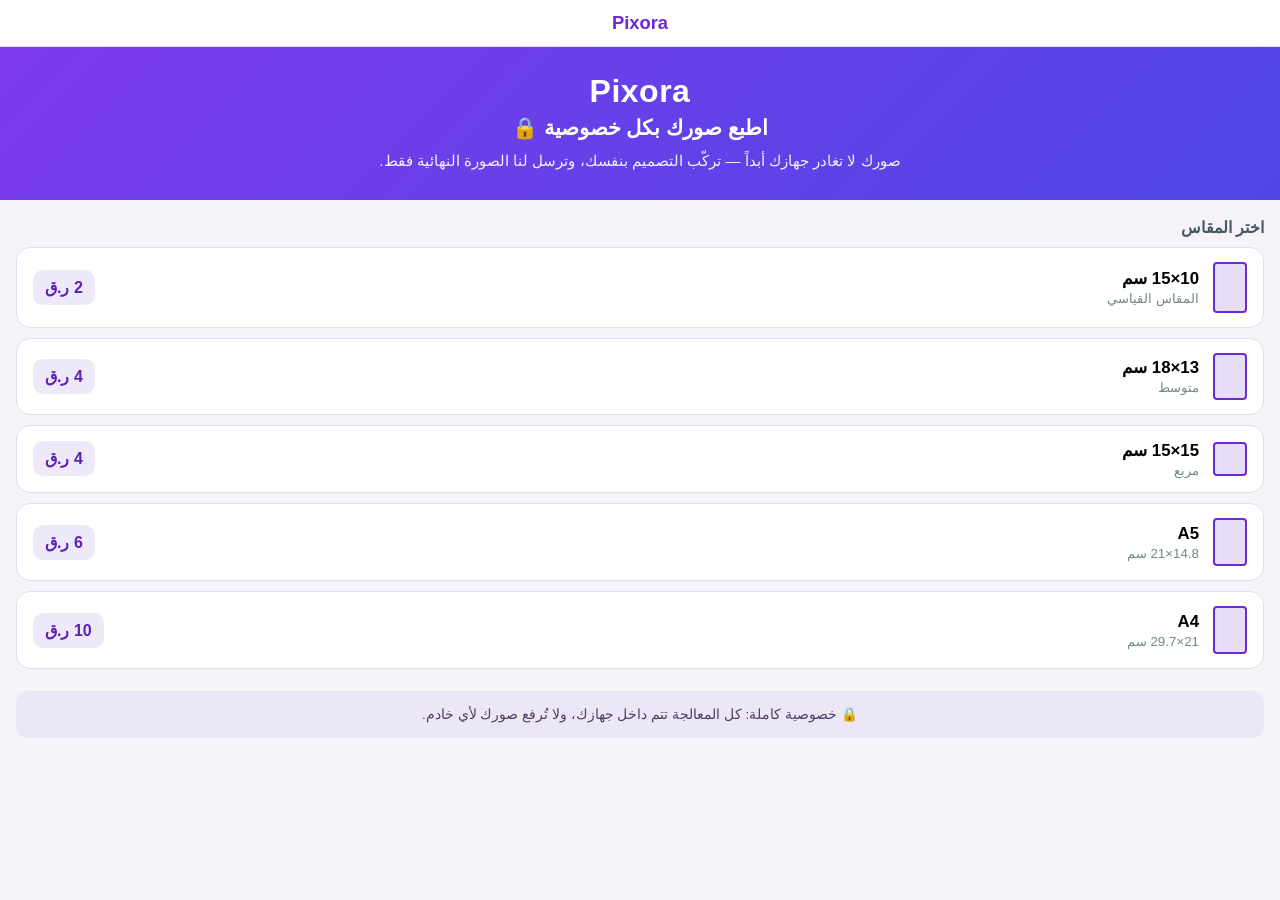
==== commit ce8e2b35: "حوّل الموقع إلى Pixora وأخفِ سجل الزيارات من النشر بناءً على طلب المالك: - إزالة موقع سجل الزيارات م" ====
--- a/index.html
+++ b/index.html
@@ -1,181 +1,103 @@
 <!DOCTYPE html>
 <html lang="ar" dir="rtl">
 <head>
-<meta charset="utf-8">
-<meta name="viewport" content="width=device-width, initial-scale=1">
-<meta name="robots" content="noindex, nofollow">
-<title>سجل الزيارات | Visitation Record</title>
-<link rel="preconnect" href="https://fonts.googleapis.com">
-<link rel="preconnect" href="https://fonts.gstatic.com" crossorigin>
-<link href="https://fonts.googleapis.com/css2?family=IBM+Plex+Sans+Arabic:wght@300;400;500;600;700&family=Inter:wght@300..700&display=swap" rel="stylesheet">
-<link rel="stylesheet" href="assets/css/styles.css">
-<link rel="icon" href="data:image/svg+xml,<svg xmlns='http://www.w3.org/2000/svg' viewBox='0 0 100 100'><text y='.9em' font-size='90'>📖</text></svg>">
+  <meta charset="UTF-8">
+  <meta name="viewport" content="width=device-width, initial-scale=1, maximum-scale=1, user-scalable=no, viewport-fit=cover">
+  <title>Pixora — طباعة الصور</title>
+  <meta name="description" content="Pixora: ركّب صورك في تصميم كولاج وأرسلها للطباعة — كل المعالجة داخل جهازك.">
+  <meta name="theme-color" content="#6d28d9">
+  <link rel="manifest" href="manifest.webmanifest">
+  <link rel="icon" href="icons/icon.svg" type="image/svg+xml">
+  <link rel="apple-touch-icon" href="icons/apple-touch-icon.png">
+  <meta name="apple-mobile-web-app-capable" content="yes">
+  <meta name="mobile-web-app-capable" content="yes">
+  <meta name="apple-mobile-web-app-status-bar-style" content="default">
+  <meta name="apple-mobile-web-app-title" content="Pixora">
+  <link rel="stylesheet" href="css/app.css">
 </head>
 <body>
 
-<div class="ambient" aria-hidden="true">
-  <span class="orb orb-1"></span>
-  <span class="orb orb-2"></span>
-  <span class="grain"></span>
-</div>
+  <input type="file" id="file-input" accept="image/*" multiple hidden>
 
-<header class="topbar" id="topbar">
-  <div class="wrap topbar-inner">
-    <a class="brand" href="#top">
-      <span class="brand-mark" aria-hidden="true">
-        <svg viewBox="0 0 24 24" fill="none" stroke="currentColor" stroke-width="1.6" stroke-linecap="round" stroke-linejoin="round">
-          <path d="M4 5.5A2.5 2.5 0 0 1 6.5 3H19v15H6.5A2.5 2.5 0 0 0 4 20.5z"/>
-          <path d="M12 7.6c-1.2-1.6-3.8-1.1-3.8 1 0 1.7 2.4 3 3.8 4.2 1.4-1.2 3.8-2.5 3.8-4.2 0-2.1-2.6-2.6-3.8-1z"/>
-        </svg>
-      </span>
-      <span class="brand-text">
-        <strong data-i18n="brand.title">سجل الزيارات</strong>
-        <small data-i18n="brand.sub">توثيق موثّق بالتاريخ</small>
-      </span>
-    </a>
+  <div id="loading" style="display:none"><div class="spinner"></div><span>لحظات…</span></div>
 
-    <nav class="topnav" aria-label="Sections">
-      <a href="#summary" data-i18n="nav.summary">الملخص</a>
-      <a href="#timeline" data-i18n="nav.timeline">السجل الزمني</a>
-      <a href="#evidence" data-i18n="nav.evidence">فهرس المرفقات</a>
-    </nav>
-
-    <div class="topbar-actions">
-      <button class="btn btn-ghost" id="langToggle" type="button" aria-label="Switch language">
-        <span class="lang-pill">EN</span>
-      </button>
-      <button class="btn btn-ghost icon-btn" id="themeToggle" type="button" aria-label="Toggle theme">
-        <svg class="i-sun" viewBox="0 0 24 24" fill="none" stroke="currentColor" stroke-width="1.7" stroke-linecap="round"><circle cx="12" cy="12" r="4"/><path d="M12 2v2M12 20v2M2 12h2M20 12h2M4.9 4.9l1.4 1.4M17.7 17.7l1.4 1.4M19.1 4.9l-1.4 1.4M6.3 17.7l-1.4 1.4"/></svg>
-        <svg class="i-moon" viewBox="0 0 24 24" fill="none" stroke="currentColor" stroke-width="1.7" stroke-linecap="round" stroke-linejoin="round"><path d="M21 12.8A9 9 0 1 1 11.2 3a7 7 0 0 0 9.8 9.8z"/></svg>
-      </button>
-      <button class="btn btn-solid" id="printBtn" type="button">
-        <svg viewBox="0 0 24 24" fill="none" stroke="currentColor" stroke-width="1.7" stroke-linecap="round" stroke-linejoin="round"><path d="M6 9V3h12v6M6 18H4v-6h16v6h-2"/><rect x="8" y="14" width="8" height="7" rx="1"/></svg>
-        <span data-i18n="action.print">نسخة PDF</span>
-      </button>
+  <!-- ================= الشاشة الرئيسية ================= -->
+  <section class="screen active" id="screen-home">
+    <header class="appbar">
+      <h1 id="biz-name">Pixora</h1>
+    </header>
+    <div class="hero">
+      <div class="brand">Pixora</div>
+      <h2>اطبع صورك بكل خصوصية 🔒</h2>
+      <p>صورك لا تغادر جهازك أبداً — تركّب التصميم بنفسك، وترسل لنا الصورة النهائية فقط.</p>
     </div>
-  </div>
-</header>
-
-<main id="top">
-
-  <!-- ══════════ HERO ══════════ -->
-  <section class="hero">
-    <div class="wrap hero-inner">
-      <div class="hero-copy reveal">
-        <p class="eyebrow" data-i18n="hero.eyebrow">ملف توثيقي</p>
-        <h1 class="hero-title">
-          <span data-i18n="hero.titleA">زياراتي مع</span>
-          <span class="accent" id="childNameHero">—</span>
-        </h1>
-        <p class="hero-lede" id="heroLede" data-i18n="hero.lede">
-          سجل زمني كامل ومرتب بالأشهر، يوثّق كل زيارة بالتاريخ والمدة والمكان،
-          مرفقاً بالصور والفيديوهات ومحادثات التنسيق مع والدة الطفل.
-        </p>
-        <div class="hero-meta" id="heroMeta"></div>
-      </div>
-
-      <div class="hero-stats" id="statsGrid" role="list"></div>
-    </div>
-    <div class="hero-fade" aria-hidden="true"></div>
+    <h3 class="section-title">اختر المقاس</h3>
+    <div id="size-list"></div>
+    <footer class="privacy-note">
+      🔒 خصوصية كاملة: كل المعالجة تتم داخل جهازك، ولا تُرفع صورك لأي خادم.
+    </footer>
   </section>
 
-  <!-- ══════════ SUMMARY ══════════ -->
-  <section class="section" id="summary">
-    <div class="wrap">
-      <div class="section-head reveal">
-        <span class="section-num">01</span>
-        <h2 data-i18n="summary.title">الملخص التنفيذي</h2>
-        <p data-i18n="summary.sub">نظرة سريعة على الالتزام خلال الفترة المشمولة بالتوثيق.</p>
-      </div>
+  <!-- ================= اختيار التصميم ================= -->
+  <section class="screen" id="screen-layout">
+    <header class="appbar">
+      <button class="back" data-nav="home">رجوع</button>
+      <h1>اختر التصميم</h1>
+      <span class="appbar-side" id="layout-size-label"></span>
+    </header>
+    <div class="tabs-row">
+      <nav id="mode-tabs" class="tabs">
+        <button data-mode="borderless" class="active">بدون إطار</button>
+        <button data-mode="border">بإطار</button>
+      </nav>
+      <button id="orient-toggle" class="chip">🔄 <span id="orient-label">عمودي</span></button>
+    </div>
+    <div id="layout-grid"></div>
+  </section>
 
-      <div class="summary-grid">
-        <article class="panel panel-lede reveal" id="summaryStatement"></article>
-        <article class="panel reveal">
-          <h3 class="panel-title" data-i18n="summary.consistency">الانتظام الشهري</h3>
-          <div class="heatstrip" id="heatstrip"></div>
-          <p class="panel-note" data-i18n="summary.consistencyNote">كل عمود يمثل شهراً — ارتفاعه يعكس عدد الزيارات المنفَّذة فيه.</p>
-        </article>
-      </div>
+  <!-- ================= المحرر ================= -->
+  <section class="screen" id="screen-editor">
+    <header class="appbar">
+      <button class="back" data-nav="layout">التصاميم</button>
+      <h1>ركّب صورك</h1>
+      <span class="appbar-side" id="filled-count"></span>
+    </header>
+    <p class="hint">اضغط خانة فارغة لإضافة صورة · اسحب لتحريكها · قرّب إصبعيك للتكبير</p>
+    <div id="canvas-box"><canvas id="page-canvas"></canvas></div>
+    <div id="editor-tools">
+      <button id="btn-add-photos" title="إضافة صور">➕ إضافة صور</button>
+      <button data-act="replace" data-need-photo title="استبدال">🔁</button>
+      <button data-act="rotate" data-need-photo title="تدوير">↻</button>
+      <button data-act="zoom-in" data-need-photo title="تكبير">＋</button>
+      <button data-act="zoom-out" data-need-photo title="تصغير">－</button>
+      <button data-act="remove" data-need-photo class="danger" title="إزالة">🗑</button>
+    </div>
+    <button id="btn-finish" class="cta">متابعة الطلب ←</button>
+  </section>
+
+  <!-- ================= إتمام الطلب ================= -->
+  <section class="screen" id="screen-order">
+    <header class="appbar">
+      <button class="back" data-nav="editor">تعديل</button>
+      <h1>إتمام الطلب</h1>
+    </header>
+    <div class="order-wrap">
+      <img id="order-preview" alt="معاينة الطباعة">
+      <dl class="order-details">
+        <div><dt>رقم الطلب</dt><dd id="order-id" class="order-id"></dd></div>
+        <div><dt>المقاس</dt><dd id="order-size"></dd></div>
+        <div><dt>السعر</dt><dd id="order-price" class="price"></dd></div>
+      </dl>
+      <p class="payment-note" id="order-payment"></p>
+      <button id="btn-pay" class="cta pay" hidden>الدفع أونلاين 💳</button>
+      <button id="btn-whatsapp" class="cta whatsapp">إرسال الطلب عبر واتساب 📲</button>
+      <button id="btn-save" class="cta ghost">حفظ الصورة في جهازي 💾</button>
+      <p class="privacy-note small">تُرسل الصورة النهائية فقط — صورك الأصلية تبقى في جهازك.</p>
     </div>
   </section>
 
-  <!-- ══════════ TIMELINE ══════════ -->
-  <section class="section" id="timeline">
-    <div class="wrap">
-      <div class="section-head reveal">
-        <span class="section-num">02</span>
-        <h2 data-i18n="timeline.title">السجل الزمني</h2>
-        <p data-i18n="timeline.sub">مقسّم بالأشهر — كل بطاقة تمثل زيارة واحدة بكامل مرفقاتها.</p>
-      </div>
-
-      <div class="toolbar reveal">
-        <div class="chips" id="filterChips" role="group" aria-label="Filter"></div>
-        <div class="toolbar-right">
-          <button class="btn btn-ghost btn-sm" id="expandAll" type="button" data-i18n="action.expandAll">فتح الكل</button>
-          <button class="btn btn-ghost btn-sm" id="collapseAll" type="button" data-i18n="action.collapseAll">طيّ الكل</button>
-        </div>
-      </div>
-
-      <div class="timeline" id="timelineRoot"></div>
-      <p class="empty-state" id="emptyState" hidden data-i18n="timeline.empty">لا توجد زيارات مطابقة لهذا التصنيف.</p>
-    </div>
-  </section>
-
-  <!-- ══════════ EVIDENCE INDEX ══════════ -->
-  <section class="section" id="evidence">
-    <div class="wrap">
-      <div class="section-head reveal">
-        <span class="section-num">03</span>
-        <h2 data-i18n="evidence.title">فهرس المرفقات</h2>
-        <p data-i18n="evidence.sub">قائمة مرقّمة بكل ملف مرفق مع تاريخه ونوعه، لتسهيل الإحالة إليه.</p>
-      </div>
-      <div class="table-wrap panel reveal">
-        <table class="evidence-table">
-          <thead>
-            <tr>
-              <th data-i18n="evidence.ref">المرجع</th>
-              <th data-i18n="evidence.date">التاريخ</th>
-              <th data-i18n="evidence.type">النوع</th>
-              <th data-i18n="evidence.desc">الوصف</th>
-              <th data-i18n="evidence.file">الملف</th>
-            </tr>
-          </thead>
-          <tbody id="evidenceBody"></tbody>
-        </table>
-      </div>
-    </div>
-  </section>
-
-  <section class="section closing">
-    <div class="wrap">
-      <div class="panel declaration reveal" id="declaration"></div>
-    </div>
-  </section>
-
-</main>
-
-<footer class="footer">
-  <div class="wrap footer-inner">
-    <p id="footerGenerated"></p>
-    <p class="footer-note" data-i18n="footer.note">هذا المستند عرض منظّم لمواد أصلية محفوظة بملفاتها وتواريخها.</p>
-    <p class="footer-note"><a href="editor.html" class="edit-link" data-i18n="footer.edit">إضافة زيارة أو تعديل البيانات ←</a></p>
-  </div>
-</footer>
-
-<!-- Lightbox -->
-<div class="lightbox" id="lightbox" hidden role="dialog" aria-modal="true">
-  <button class="lb-close" id="lbClose" type="button" aria-label="Close">&times;</button>
-  <button class="lb-nav lb-prev" id="lbPrev" type="button" aria-label="Previous">&#8249;</button>
-  <button class="lb-nav lb-next" id="lbNext" type="button" aria-label="Next">&#8250;</button>
-  <figure class="lb-figure">
-    <div class="lb-stage" id="lbStage"></div>
-    <figcaption class="lb-caption"><span id="lbCaption"></span><small id="lbMeta"></small></figcaption>
-  </figure>
-</div>
-
-<script src="data/visits.js"></script>
-<script src="assets/js/guard.js"></script>
-<script src="assets/js/i18n.js"></script>
-<script src="assets/js/app.js"></script>
+  <script src="config.js"></script>
+  <script src="js/layouts.js"></script>
+  <script src="js/app.js"></script>
 </body>
 </html>
--- a/css/app.css
+++ b/css/app.css
@@ -0,0 +1,196 @@
+/* تصميم التطبيق — جوال أولاً، عربي RTL */
+* { box-sizing: border-box; margin: 0; padding: 0; -webkit-tap-highlight-color: transparent; }
+[hidden] { display: none !important; }
+
+:root {
+  --teal: #6d28d9;        /* لون Pixora الأساسي (بنفسجي) */
+  --teal-dark: #5b21b6;
+  --ink: #241b33;
+  --bg: #f5f3f9;
+  --card: #ffffff;
+  --line: #e3ddef;
+  --whatsapp: #1fa855;
+  --pay: #1d4ed8;
+}
+
+html { height: 100%; }
+body {
+  font-family: -apple-system, "Segoe UI", Tahoma, "Noto Kufi Arabic", sans-serif;
+  background: var(--bg);
+  color: var(--ink);
+  min-height: 100%;
+  padding-bottom: env(safe-area-inset-bottom);
+  touch-action: manipulation;
+}
+
+.screen { display: none; min-height: 100vh; flex-direction: column; }
+.screen.active { display: flex; }
+
+/* ---------- الشريط العلوي ---------- */
+.appbar {
+  display: flex; align-items: center; gap: 10px;
+  padding: calc(12px + env(safe-area-inset-top)) 16px 12px;
+  background: var(--card);
+  border-bottom: 1px solid var(--line);
+  position: sticky; top: 0; z-index: 5;
+}
+.appbar h1 { font-size: 1.15rem; color: var(--teal); flex: 1; text-align: center; }
+.appbar .back {
+  border: 0; background: none; color: var(--teal);
+  font-size: 1rem; font-weight: 700; cursor: pointer; padding: 6px 2px;
+}
+.appbar-side { font-size: .85rem; color: #6b7d84; min-width: 3.5em; text-align: left; }
+#screen-home .appbar h1 { text-align: center; }
+
+/* ---------- الرئيسية ---------- */
+.hero {
+  background: linear-gradient(135deg, #7c3aed, #4f46e5);
+  color: #fff; padding: 26px 20px; text-align: center;
+}
+.hero .brand {
+  font-size: 2rem; font-weight: 900; letter-spacing: .5px; margin-bottom: 6px;
+  font-family: "Segoe UI", -apple-system, sans-serif;
+}
+.hero h2 { font-size: 1.3rem; margin-bottom: 8px; }
+.hero p { font-size: .95rem; opacity: .92; line-height: 1.7; }
+
+.section-title { padding: 18px 16px 10px; font-size: 1rem; color: #45585f; }
+
+#size-list { display: flex; flex-direction: column; gap: 10px; padding: 0 16px; }
+.size-card {
+  display: flex; align-items: center; gap: 14px;
+  background: var(--card); border: 1px solid var(--line); border-radius: 14px;
+  padding: 14px 16px; cursor: pointer; font: inherit; text-align: start;
+  transition: transform .06s;
+}
+.size-card:active { transform: scale(.98); }
+.size-shape {
+  width: 34px; background: #e6def7; border: 2px solid var(--teal);
+  border-radius: 4px; flex-shrink: 0;
+}
+.size-info { flex: 1; display: flex; flex-direction: column; gap: 2px; }
+.size-info b { font-size: 1.05rem; }
+.size-info small { color: #74868d; }
+.size-price {
+  background: #ede9f8; color: var(--teal-dark); font-weight: 800;
+  padding: 8px 12px; border-radius: 10px; white-space: nowrap;
+}
+
+.privacy-note {
+  margin: 22px 16px; padding: 12px 14px; border-radius: 12px;
+  background: #ece7f6; color: #4c3f66; font-size: .85rem; line-height: 1.7;
+  text-align: center;
+}
+.privacy-note.small { background: none; margin: 4px 0 0; }
+
+/* ---------- اختيار التصميم ---------- */
+.tabs-row {
+  display: flex; align-items: center; gap: 8px;
+  padding: 10px 12px; background: var(--card); border-bottom: 1px solid var(--line);
+  position: sticky; top: 52px; z-index: 4;
+}
+.tabs { display: flex; flex: 1; }
+.tabs button {
+  flex: 1; border: 0; background: none; font: inherit; font-weight: 700;
+  color: #74868d; padding: 10px 6px; cursor: pointer;
+  border-bottom: 3px solid transparent;
+}
+.tabs button.active { color: var(--teal); border-bottom-color: var(--teal); }
+.chip {
+  border: 1px solid var(--line); background: var(--card); border-radius: 999px;
+  padding: 8px 12px; font: inherit; font-size: .85rem; cursor: pointer; white-space: nowrap;
+}
+
+#layout-grid {
+  display: grid; grid-template-columns: repeat(3, 1fr); gap: 12px;
+  padding: 14px; align-items: start;
+}
+@media (min-width: 560px) { #layout-grid { grid-template-columns: repeat(4, 1fr); } }
+.layout-cell {
+  border: 0; background: none; cursor: pointer; font: inherit;
+  display: flex; flex-direction: column; align-items: center; gap: 6px;
+}
+.layout-cell svg {
+  width: 100%; display: block;
+  background: #b9c4c9; padding: 7%;
+  border-radius: 6px; box-shadow: 0 1px 4px rgba(0,0,0,.12);
+}
+.layout-cell:active svg { outline: 3px solid var(--teal); }
+.layout-cell small { color: #74868d; font-size: .75rem; }
+
+/* ---------- المحرر ---------- */
+.hint {
+  padding: 10px 16px; font-size: .82rem; color: #74868d; text-align: center;
+}
+#canvas-box {
+  flex: 1; display: flex; align-items: flex-start; justify-content: center;
+  padding: 4px 14px 10px;
+}
+#page-canvas {
+  background: #fff; box-shadow: 0 2px 12px rgba(0,0,0,.18);
+  touch-action: none; max-width: 100%;
+}
+#editor-tools {
+  display: flex; gap: 8px; padding: 10px 14px; justify-content: center; flex-wrap: wrap;
+}
+#editor-tools button {
+  border: 1px solid var(--line); background: var(--card); border-radius: 12px;
+  font: inherit; font-size: 1.05rem; padding: 10px 14px; cursor: pointer;
+  min-width: 46px;
+}
+#editor-tools button:disabled { opacity: .35; }
+#editor-tools button.danger { color: #b3261e; }
+#btn-add-photos { font-size: .95rem !important; font-weight: 700; color: var(--teal); }
+
+.cta {
+  display: block; margin: 8px 16px calc(14px + env(safe-area-inset-bottom));
+  width: calc(100% - 32px);
+  background: var(--teal); color: #fff; border: 0; border-radius: 14px;
+  font: inherit; font-size: 1.05rem; font-weight: 800; padding: 15px; cursor: pointer;
+}
+.cta:active { background: var(--teal-dark); }
+.cta.whatsapp { background: var(--whatsapp); }
+.cta.pay { background: var(--pay); }
+.cta.ghost { background: none; color: var(--teal); border: 2px solid var(--teal); }
+
+/* ---------- إتمام الطلب ---------- */
+.order-wrap { padding: 16px; display: flex; flex-direction: column; align-items: center; }
+#order-preview {
+  max-width: 75%; max-height: 45vh; object-fit: contain;
+  box-shadow: 0 2px 12px rgba(0,0,0,.2); border-radius: 4px; background: #fff;
+}
+.order-details {
+  width: 100%; margin: 16px 0 6px; background: var(--card);
+  border: 1px solid var(--line); border-radius: 14px; overflow: hidden;
+}
+.order-details > div {
+  display: flex; justify-content: space-between; padding: 13px 16px;
+}
+.order-details > div + div { border-top: 1px solid var(--line); }
+.order-details dt { color: #74868d; }
+.order-details dd { font-weight: 700; }
+.order-details .price { color: var(--teal-dark); font-size: 1.1rem; }
+.order-details .order-id {
+  color: var(--teal-dark); font-family: ui-monospace, monospace;
+  letter-spacing: 1px; direction: ltr;
+}
+.payment-note {
+  width: 100%; background: #fff7e6; border: 1px solid #f1e0b8; color: #7a5d19;
+  border-radius: 12px; padding: 12px 14px; font-size: .88rem; line-height: 1.8;
+  margin-bottom: 14px;
+}
+.order-wrap .cta { width: 100%; margin: 4px 0; }
+
+/* ---------- التحميل ---------- */
+#loading {
+  position: fixed; inset: 0; z-index: 50;
+  background: rgba(255,255,255,.75); backdrop-filter: blur(2px);
+  display: flex; flex-direction: column; gap: 12px;
+  align-items: center; justify-content: center; font-weight: 700; color: var(--teal);
+}
+.spinner {
+  width: 38px; height: 38px; border-radius: 50%;
+  border: 4px solid #ddd3f0; border-top-color: var(--teal);
+  animation: spin .8s linear infinite;
+}
+@keyframes spin { to { transform: rotate(360deg); } }
